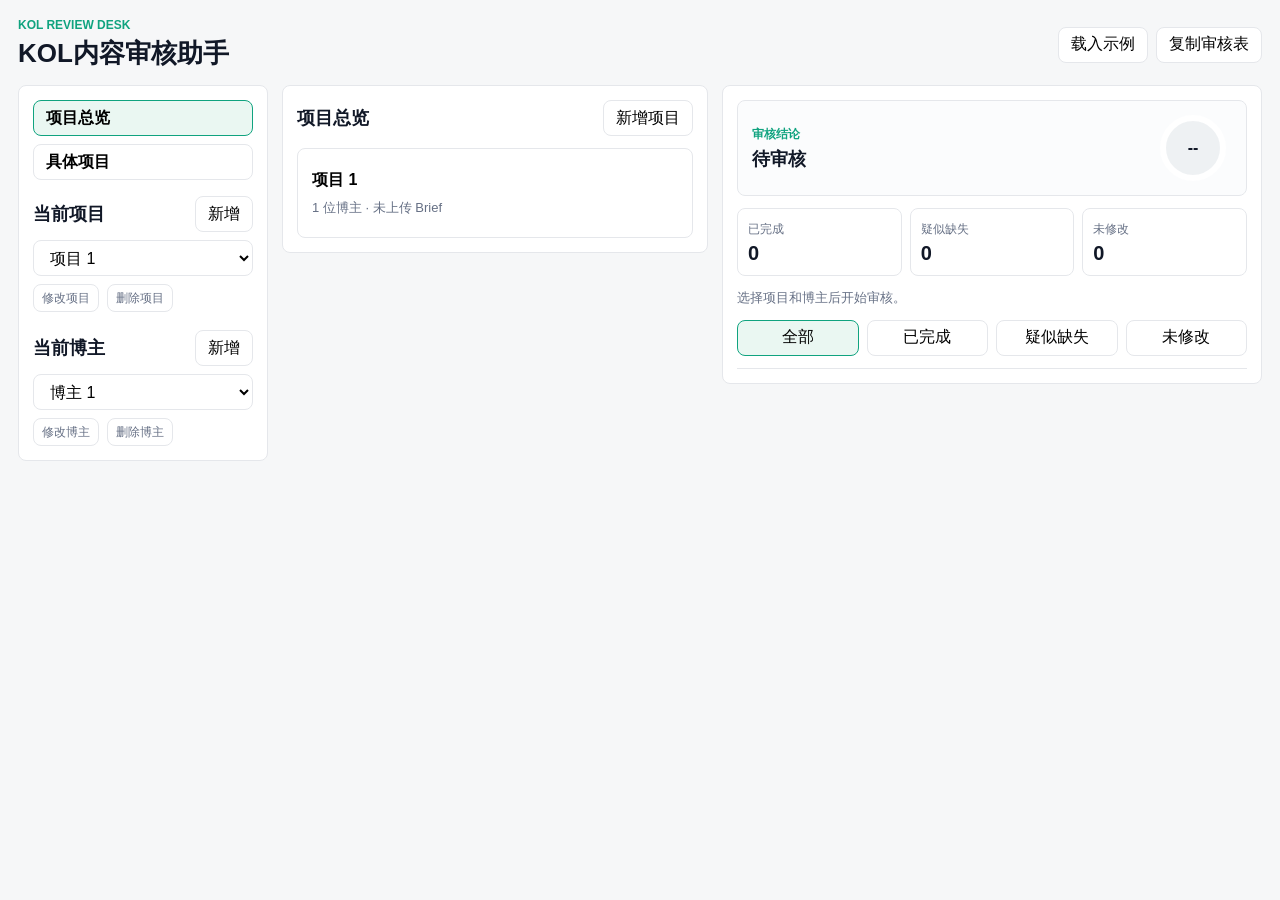
==== outputs/index.html @ e06bef6e "Refine project navigation and audit logic" ====
<!doctype html>
<html lang="zh-CN">
<head>
  <meta charset="utf-8">
  <meta name="viewport" content="width=device-width, initial-scale=1">
  <title>KOL内容审核助手</title>
  <link rel="stylesheet" href="./styles.css">
</head>
<body>
  <main class="app">
    <header class="topbar">
      <div>
        <p class="kicker">KOL REVIEW DESK</p>
        <h1>KOL内容审核助手</h1>
      </div>
      <div class="top-actions">
        <button id="sampleBtn" type="button">载入示例</button>
        <button id="exportBtn" type="button">复制审核表</button>
      </div>
    </header>

    <section class="shell">
      <aside class="sidebar">
        <nav class="side-nav">
          <button class="side-tab active" data-view="overview" type="button">项目总览</button>
          <button class="side-tab" data-view="project" type="button">具体项目</button>
        </nav>

        <div class="side-block">
          <div class="side-head">
            <h2>当前项目</h2>
            <button id="addProjectBtn" type="button">新增</button>
          </div>
          <select id="projectSelect"></select>
          <div class="mini-actions">
            <button id="renameProjectBtn" type="button">修改项目</button>
            <button id="deleteProjectBtn" type="button">删除项目</button>
          </div>
        </div>

        <div class="side-block">
          <div class="side-head">
            <h2>当前博主</h2>
            <button id="addCreatorBtn" type="button">新增</button>
          </div>
          <select id="creatorSelect"></select>
          <div class="mini-actions">
            <button id="renameCreatorBtn" type="button">修改博主</button>
            <button id="deleteCreatorBtn" type="button">删除博主</button>
          </div>
        </div>
      </aside>

      <section class="workspace">
        <section id="overviewView" class="overview-view"></section>

        <section id="projectView" class="project-view hidden">
          <nav class="section-tabs" aria-label="工作区">
            <button class="section-tab active" data-section="brief" type="button">Brief</button>
            <button class="section-tab" data-section="script" type="button">Script</button>
            <button class="section-tab" data-section="draft" type="button">Draft</button>
            <button class="section-tab" data-section="post" type="button">Post</button>
          </nav>

          <section id="briefSection" class="section-card"></section>
          <section id="scriptSection" class="section-card hidden"></section>
          <section id="draftSection" class="section-card hidden"></section>
          <section id="postSection" class="section-card hidden"></section>

          <div class="audit-actions">
            <button id="auditBtn" class="primary" type="button">开始审核</button>
            <button id="clearCreatorBtn" type="button">清空当前博主</button>
          </div>
        </section>
      </section>

      <aside class="results">
        <div class="result-top">
          <div>
            <p class="kicker">审核结论</p>
            <h2 id="verdict">待审核</h2>
          </div>
          <div class="score-ring" id="scoreRing">--</div>
        </div>

        <div class="summary-grid">
          <div><span>已完成</span><strong id="doneCount">0</strong></div>
          <div><span>疑似缺失</span><strong id="maybeCount">0</strong></div>
          <div><span>未修改</span><strong id="missingCount">0</strong></div>
        </div>
        <p id="summary" class="summary">选择项目和博主后开始审核。</p>

        <div class="result-controls">
          <button class="filter-btn active" data-filter="all" type="button">全部</button>
          <button class="filter-btn" data-filter="done" type="button">已完成</button>
          <button class="filter-btn" data-filter="maybe" type="button">疑似缺失</button>
          <button class="filter-btn" data-filter="missing" type="button">未修改</button>
        </div>

        <div id="auditTable" class="audit-table"></div>
      </aside>
    </section>
  </main>
  <script src="./app.js"></script>
</body>
</html>
---- outputs/styles.css ----
:root {
  --bg: #f6f7f8;
  --panel: #ffffff;
  --ink: #111827;
  --muted: #667085;
  --line: #e5e7eb;
  --accent: #10a37f;
  --soft: #eaf7f2;
  --warn: #b7791f;
  --danger: #b42318;
}

* { box-sizing: border-box; }
body {
  margin: 0;
  min-height: 100vh;
  font-family: "Microsoft YaHei", "PingFang SC", Arial, sans-serif;
  background: var(--bg);
  color: var(--ink);
}
button, textarea, input, select { font: inherit; }
button, select {
  min-height: 36px;
  border: 1px solid var(--line);
  border-radius: 8px;
  padding: 0 12px;
  background: #fff;
}
button { cursor: pointer; }
button:hover { border-color: #b8c1cc; }
.primary {
  background: var(--accent);
  color: #fff;
  border-color: var(--accent);
  font-weight: 700;
}
.app { max-width: 1520px; margin: 0 auto; padding: 18px; }
.topbar {
  display: flex;
  justify-content: space-between;
  align-items: center;
  gap: 12px;
  margin-bottom: 14px;
}
.top-actions, .mini-actions, .audit-actions, .post-tools, .draft-upload { display: flex; gap: 8px; flex-wrap: wrap; align-items: center; }
.kicker { margin: 0 0 4px; color: var(--accent); font-size: 12px; font-weight: 800; }
h1, h2, h3, p { margin: 0; }
h1 { font-size: 26px; }
h2 { font-size: 18px; }
.shell {
  display: grid;
  grid-template-columns: 250px minmax(0, 1fr) 540px;
  gap: 14px;
  align-items: start;
}
.sidebar, .workspace, .results, .section-card, .round-card {
  background: var(--panel);
  border: 1px solid var(--line);
  border-radius: 8px;
}
.sidebar, .workspace, .results, .section-card, .round-card { padding: 14px; }
.side-nav { display: grid; gap: 8px; margin-bottom: 16px; }
.side-tab { width: 100%; text-align: left; font-weight: 800; }
.side-tab.active, .section-tab.active, .filter-btn.active {
  background: var(--soft);
  border-color: var(--accent);
}
.side-block + .side-block { margin-top: 18px; }
.side-head, .section-head, .round-title, .overview-head {
  display: flex;
  justify-content: space-between;
  align-items: center;
  gap: 12px;
}
.side-head { margin-bottom: 8px; }
select { width: 100%; margin-bottom: 8px; }
.mini-actions button, .ghost {
  min-height: 28px;
  padding: 0 8px;
  color: var(--muted);
  font-size: 12px;
}
.overview-head { margin-bottom: 12px; }
.project-grid {
  display: grid;
  grid-template-columns: repeat(auto-fill, minmax(220px, 1fr));
  gap: 12px;
}
.project-card {
  min-height: 90px;
  text-align: left;
  padding: 14px;
}
.project-card strong, .project-card span { display: block; }
.project-card span { color: var(--muted); margin-top: 8px; font-size: 13px; }
.section-tabs {
  display: grid;
  grid-template-columns: repeat(4, 1fr);
  gap: 8px;
  margin-bottom: 12px;
}
.section-tab { min-height: 50px; font-weight: 800; }
.hidden { display: none !important; }
.section-card { margin-bottom: 12px; }
.rounds { display: flex; flex-direction: column; gap: 12px; }
.round-title { margin-bottom: 12px; }
textarea, input[type="url"] {
  width: 100%;
  border: 1px solid var(--line);
  border-radius: 8px;
  padding: 11px;
  outline: none;
  line-height: 1.55;
}
textarea { min-height: 122px; resize: vertical; }
textarea:focus, input:focus, select:focus {
  border-color: var(--accent);
  box-shadow: 0 0 0 3px rgba(16, 163, 127, 0.12);
}
label span { display: block; margin: 10px 0 6px; font-size: 13px; font-weight: 800; }
.script-layout {
  display: grid;
  grid-template-columns: minmax(0, 1fr) 230px;
  gap: 12px;
  align-items: stretch;
}
.script-main textarea { min-height: 178px; }
.upload-panel {
  border: 1px dashed #cbd5df;
  border-radius: 8px;
  padding: 12px;
  background: #fbfcfd;
  display: flex;
  flex-direction: column;
  justify-content: center;
}
.file-button {
  min-height: 38px;
  display: inline-grid;
  place-items: center;
  border: 1px solid var(--line);
  border-radius: 8px;
  padding: 0 12px;
  background: #fff;
  cursor: pointer;
}
.file-button.wide { width: 100%; }
.file-button input { display: none; }
.file-status, small, .summary { color: var(--muted); line-height: 1.5; font-size: 13px; }
.audit-actions {
  justify-content: flex-end;
  position: sticky;
  bottom: 12px;
  padding: 10px;
  border: 1px solid var(--line);
  border-radius: 8px;
  background: rgba(246, 247, 248, 0.92);
}
.results {
  position: sticky;
  top: 18px;
  max-height: calc(100vh - 36px);
  overflow: auto;
}
.result-top {
  display: grid;
  grid-template-columns: minmax(0, 1fr) 72px;
  gap: 12px;
  align-items: center;
  padding: 14px;
  background: #fbfcfd;
  border: 1px solid var(--line);
  border-radius: 8px;
}
.score-ring {
  width: 66px;
  height: 66px;
  border-radius: 50%;
  display: grid;
  place-items: center;
  background: conic-gradient(var(--accent) 0deg, #eef1f3 0deg);
  border: 6px solid #fff;
  font-weight: 800;
}
.summary-grid {
  display: grid;
  grid-template-columns: repeat(3, 1fr);
  gap: 8px;
  margin: 12px 0;
}
.summary-grid div {
  border: 1px solid var(--line);
  border-radius: 8px;
  padding: 10px;
  background: #fff;
}
.summary-grid span { color: var(--muted); font-size: 12px; }
.summary-grid strong { display: block; margin-top: 4px; font-size: 20px; }
.summary { margin-bottom: 12px; }
.result-controls {
  display: grid;
  grid-template-columns: repeat(4, 1fr);
  gap: 8px;
  margin-bottom: 12px;
}
.audit-table { border-top: 1px solid var(--line); }
.table-head, .table-row {
  display: grid;
  grid-template-columns: 1.15fr 132px 1.45fr;
  gap: 14px;
  padding: 12px 0;
  border-bottom: 1px solid var(--line);
}
.table-head { font-weight: 800; }
.requirement strong { display: block; line-height: 1.55; }
.requirement small { display: block; margin-top: 5px; }
.status { display: inline-flex; align-items: center; gap: 5px; white-space: nowrap; font-size: 13px; }
.status.done { color: var(--accent); }
.status.maybe { color: var(--warn); }
.status.missing { color: var(--danger); }
.comment { line-height: 1.65; }
.empty { padding: 18px 0; color: var(--muted); }
@media (max-width: 1180px) {
  .shell { grid-template-columns: 240px minmax(0, 1fr); }
  .results { position: static; max-height: none; grid-column: 1 / -1; }
}
@media (max-width: 780px) {
  .app { padding: 10px; }
  .shell, .section-tabs, .script-layout, .table-head, .table-row { grid-template-columns: 1fr; }
  .topbar, .side-head, .section-head, .round-title, .overview-head { align-items: flex-start; flex-direction: column; }
}
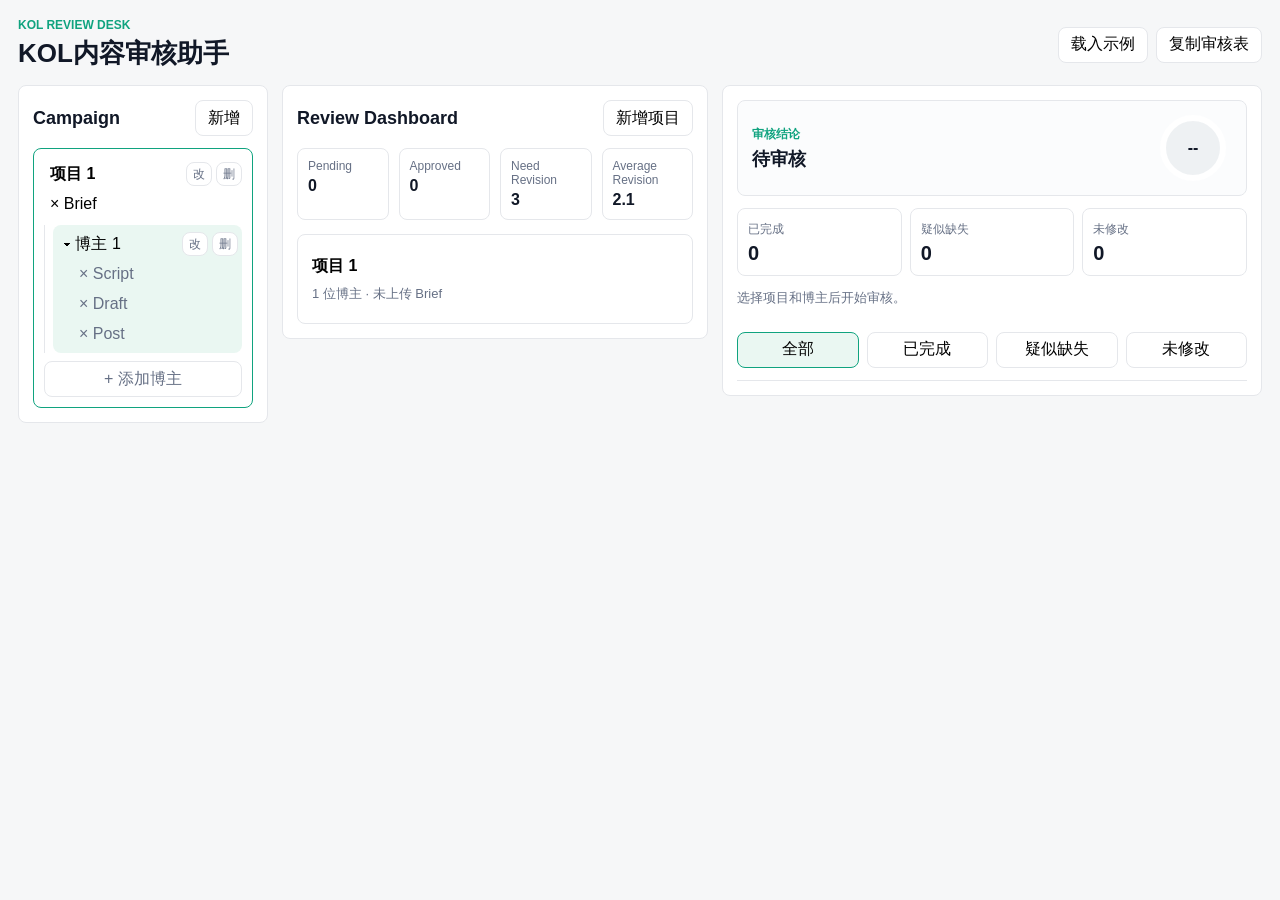
==== commit 50a7aded: "Upgrade campaign review workspace" ====
--- a/outputs/index.html
+++ b/outputs/index.html
@@ -21,45 +21,24 @@
 
     <section class="shell">
       <aside class="sidebar">
-        <nav class="side-nav">
-          <button class="side-tab active" data-view="overview" type="button">项目总览</button>
-          <button class="side-tab" data-view="project" type="button">具体项目</button>
-        </nav>
-
-        <div class="side-block">
-          <div class="side-head">
-            <h2>当前项目</h2>
-            <button id="addProjectBtn" type="button">新增</button>
-          </div>
-          <select id="projectSelect"></select>
-          <div class="mini-actions">
-            <button id="renameProjectBtn" type="button">修改项目</button>
-            <button id="deleteProjectBtn" type="button">删除项目</button>
-          </div>
+        <div class="side-head">
+          <h2>Campaign</h2>
+          <button id="addProjectBtn" type="button">新增</button>
         </div>
-
-        <div class="side-block">
-          <div class="side-head">
-            <h2>当前博主</h2>
-            <button id="addCreatorBtn" type="button">新增</button>
-          </div>
-          <select id="creatorSelect"></select>
-          <div class="mini-actions">
-            <button id="renameCreatorBtn" type="button">修改博主</button>
-            <button id="deleteCreatorBtn" type="button">删除博主</button>
-          </div>
-        </div>
+        <nav id="campaignTree" class="campaign-tree" aria-label="Campaign navigation"></nav>
       </aside>
 
       <section class="workspace">
         <section id="overviewView" class="overview-view"></section>
 
         <section id="projectView" class="project-view hidden">
-          <nav class="section-tabs" aria-label="工作区">
-            <button class="section-tab active" data-section="brief" type="button">Brief</button>
-            <button class="section-tab" data-section="script" type="button">Script</button>
-            <button class="section-tab" data-section="draft" type="button">Draft</button>
-            <button class="section-tab" data-section="post" type="button">Post</button>
+          <section id="progressPanel" class="progress-panel"></section>
+
+          <nav class="workflow-stepper" aria-label="工作区">
+            <button class="section-tab active" data-section="brief" type="button"><span>STEP 1</span>Brief</button>
+            <button class="section-tab" data-section="script" type="button"><span>STEP 2</span>Script</button>
+            <button class="section-tab" data-section="draft" type="button"><span>STEP 3</span>Draft</button>
+            <button class="section-tab" data-section="post" type="button"><span>STEP 4</span>Post</button>
           </nav>
 
           <section id="briefSection" class="section-card"></section>
@@ -90,6 +69,8 @@
         </div>
         <p id="summary" class="summary">选择项目和博主后开始审核。</p>
 
+        <div id="reviewChecklist" class="review-checklist"></div>
+
         <div class="result-controls">
           <button class="filter-btn active" data-filter="all" type="button">全部</button>
           <button class="filter-btn" data-filter="done" type="button">已完成</button>
--- a/outputs/styles.css
+++ b/outputs/styles.css
@@ -65,7 +65,6 @@
   background: var(--soft);
   border-color: var(--accent);
 }
-.side-block + .side-block { margin-top: 18px; }
 .side-head, .section-head, .round-title, .overview-head {
   display: flex;
   justify-content: space-between;
@@ -93,13 +92,22 @@
 }
 .project-card strong, .project-card span { display: block; }
 .project-card span { color: var(--muted); margin-top: 8px; font-size: 13px; }
-.section-tabs {
+.workflow-stepper {
   display: grid;
   grid-template-columns: repeat(4, 1fr);
   gap: 8px;
   margin-bottom: 12px;
 }
-.section-tab { min-height: 50px; font-weight: 800; }
+.section-tab { min-height: 58px; font-weight: 800; position: relative; }
+.section-tab span { display: block; color: var(--muted); font-size: 11px; margin-bottom: 3px; }
+.section-tab:not(:last-child)::after {
+  content: "";
+  position: absolute;
+  top: 50%;
+  right: -8px;
+  width: 8px;
+  border-top: 2px solid var(--line);
+}
 .hidden { display: none !important; }
 .section-card { margin-bottom: 12px; }
 .rounds { display: flex; flex-direction: column; gap: 12px; }
@@ -219,13 +227,144 @@
 .status.maybe { color: var(--warn); }
 .status.missing { color: var(--danger); }
 .comment { line-height: 1.65; }
+.comment small { display: block; margin-top: 6px; }
 .empty { padding: 18px 0; color: var(--muted); }
+
+.campaign-tree { display: flex; flex-direction: column; gap: 12px; margin-top: 12px; }
+.tree-project {
+  border: 1px solid var(--line);
+  border-radius: 8px;
+  padding: 10px;
+  background: #fff;
+}
+.tree-project.active { border-color: var(--accent); }
+.tree-project-head, .tree-creator-head {
+  display: grid;
+  grid-template-columns: minmax(0, 1fr) auto;
+  gap: 6px;
+  align-items: center;
+}
+.tree-project-btn, .tree-creator-btn, .tree-brief, .tree-stage {
+  width: 100%;
+  min-height: 30px;
+  border: 0;
+  padding: 4px 6px;
+  text-align: left;
+  background: transparent;
+}
+.tree-project-btn { font-weight: 800; }
+.tree-actions { display: flex; gap: 4px; }
+.tree-actions button {
+  min-height: 24px;
+  padding: 0 6px;
+  font-size: 12px;
+  color: var(--muted);
+}
+.tree-creators { margin-top: 6px; padding-left: 8px; border-left: 1px solid var(--line); }
+.tree-creator { margin-top: 6px; border-radius: 8px; padding: 4px; }
+.tree-creator.active { background: var(--soft); }
+.tree-stage { padding-left: 22px; color: var(--muted); }
+.tree-add-creator { width: 100%; margin-top: 8px; color: var(--muted); }
+
+.dashboard-grid {
+  display: grid;
+  grid-template-columns: repeat(4, 1fr);
+  gap: 10px;
+  margin-bottom: 14px;
+}
+.dashboard-grid div, .metric-grid div, .metadata-grid div, .checklist-section {
+  border: 1px solid var(--line);
+  border-radius: 8px;
+  padding: 10px;
+  background: #fff;
+}
+.dashboard-grid span, .metric-grid span, .metadata-grid span {
+  display: block;
+  color: var(--muted);
+  font-size: 12px;
+}
+.dashboard-grid strong, .metric-grid strong, .metadata-grid strong {
+  display: block;
+  margin-top: 4px;
+  overflow-wrap: anywhere;
+}
+
+.progress-panel {
+  border: 1px solid var(--line);
+  border-radius: 8px;
+  padding: 14px;
+  margin-bottom: 12px;
+  background: #fbfcfd;
+}
+.progress-title {
+  display: flex;
+  justify-content: space-between;
+  align-items: center;
+  gap: 12px;
+  margin-bottom: 10px;
+}
+.progress-title p { color: var(--muted); margin-top: 3px; }
+.progress-list { display: grid; gap: 8px; }
+.progress-row {
+  display: grid;
+  grid-template-columns: minmax(0, 1fr) repeat(3, 92px);
+  gap: 8px;
+  align-items: center;
+  border-top: 1px solid var(--line);
+  padding-top: 8px;
+}
+.progress-row span, .progress-title > span {
+  border-radius: 999px;
+  padding: 3px 8px;
+  font-size: 12px;
+  text-align: center;
+  background: #fff;
+  border: 1px solid var(--line);
+}
+.done { color: var(--accent); }
+.maybe { color: var(--warn); }
+.missing { color: var(--danger); }
+
+.metric-grid, .metadata-grid {
+  display: grid;
+  grid-template-columns: 1fr 1fr;
+  gap: 8px;
+  margin-bottom: 12px;
+}
+.review-sections {
+  display: grid;
+  grid-template-columns: repeat(4, 1fr);
+  gap: 8px;
+  margin: 12px 0 4px;
+}
+.review-sections span {
+  border: 1px solid var(--line);
+  border-radius: 8px;
+  padding: 8px;
+  color: var(--muted);
+  font-size: 12px;
+  text-align: center;
+}
+
+.review-checklist {
+  display: grid;
+  grid-template-columns: 1fr 1fr;
+  gap: 8px;
+  margin-bottom: 12px;
+}
+.checklist-section h3 { margin: 0 0 6px; font-size: 13px; }
+.checklist-section p { color: var(--muted); line-height: 1.5; font-size: 13px; }
+.overall-line { display: flex; justify-content: space-between; align-items: baseline; }
+.overall-line strong { font-size: 28px; }
+.overall-line span { color: var(--muted); font-size: 12px; font-weight: 800; }
+.diff-box { grid-column: 1 / -1; }
+
 @media (max-width: 1180px) {
   .shell { grid-template-columns: 240px minmax(0, 1fr); }
   .results { position: static; max-height: none; grid-column: 1 / -1; }
 }
 @media (max-width: 780px) {
   .app { padding: 10px; }
-  .shell, .section-tabs, .script-layout, .table-head, .table-row { grid-template-columns: 1fr; }
+  .shell, .workflow-stepper, .script-layout, .table-head, .table-row, .progress-row, .review-checklist, .review-sections { grid-template-columns: 1fr; }
   .topbar, .side-head, .section-head, .round-title, .overview-head { align-items: flex-start; flex-direction: column; }
 }
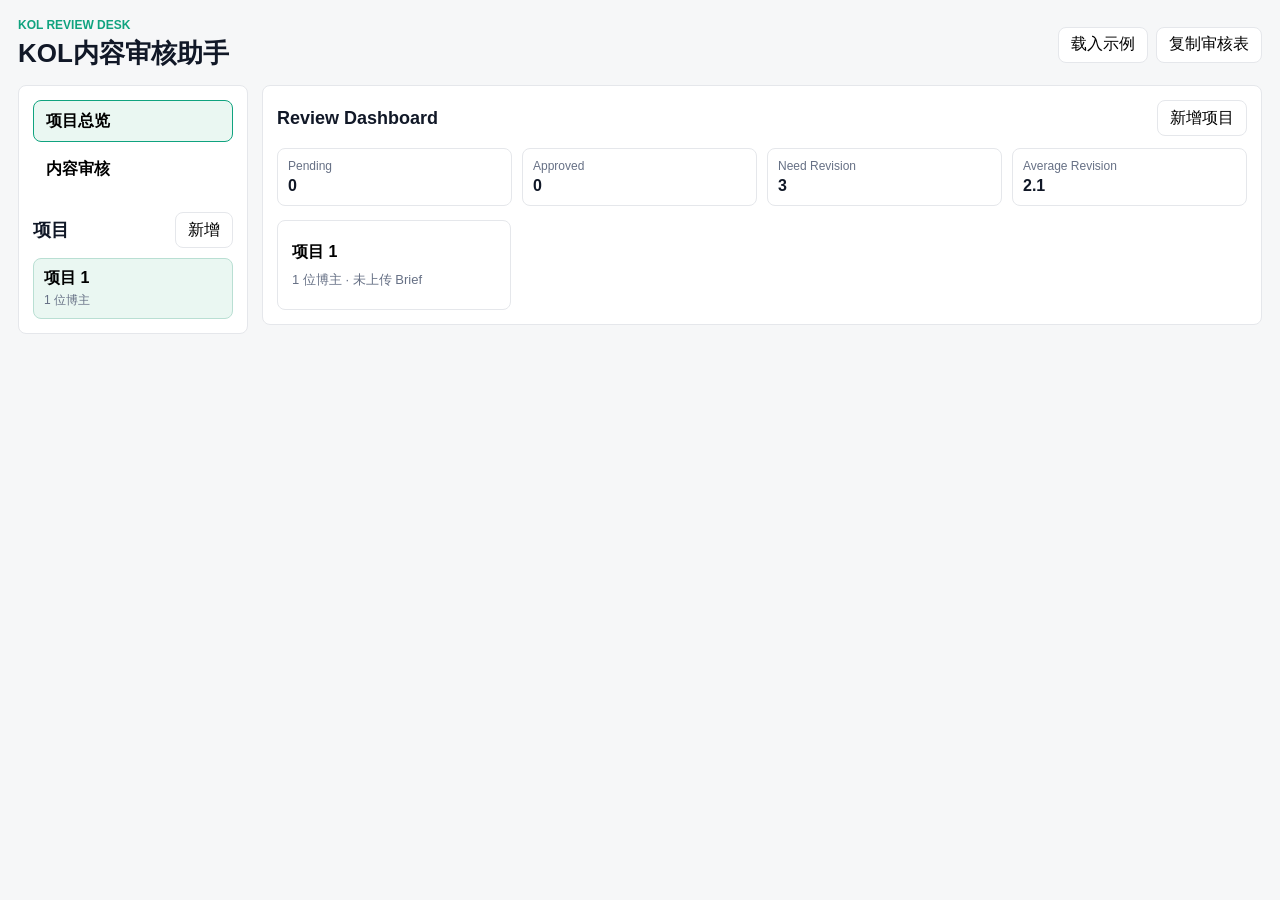
==== commit c05ee469: "Refine review navigation and revision checks" ====
--- a/outputs/index.html
+++ b/outputs/index.html
@@ -21,10 +21,11 @@
 
     <section class="shell">
       <aside class="sidebar">
-        <div class="side-head">
-          <h2>Campaign</h2>
-          <button id="addProjectBtn" type="button">新增</button>
-        </div>
+        <nav class="side-nav" aria-label="主导航">
+          <button class="side-tab active" data-view="overview" type="button">项目总览</button>
+          <button class="side-tab" data-view="project" type="button">内容审核</button>
+        </nav>
+        <div class="side-head"><h2>项目</h2><button id="addProjectBtn" type="button">新增</button></div>
         <nav id="campaignTree" class="campaign-tree" aria-label="Campaign navigation"></nav>
       </aside>
 
@@ -33,53 +34,47 @@
 
         <section id="projectView" class="project-view hidden">
           <section id="progressPanel" class="progress-panel"></section>
+          <div class="review-workspace">
+            <div class="review-inputs">
+              <nav class="workflow-stepper" aria-label="工作区">
+                <button class="section-tab active" data-section="brief" type="button">Brief</button>
+                <button class="section-tab" data-section="script" type="button">Script</button>
+                <button class="section-tab" data-section="draft" type="button">Draft</button>
+                <button class="section-tab" data-section="post" type="button">Post</button>
+              </nav>
+              <section id="briefSection" class="section-card"></section>
+              <section id="scriptSection" class="section-card hidden"></section>
+              <section id="draftSection" class="section-card hidden"></section>
+              <section id="postSection" class="section-card hidden"></section>
+              <div class="audit-actions">
+                <button id="auditBtn" class="primary" type="button">审核本阶段</button>
+                <button id="clearCreatorBtn" type="button">清空当前博主</button>
+              </div>
+            </div>
 
-          <nav class="workflow-stepper" aria-label="工作区">
-            <button class="section-tab active" data-section="brief" type="button"><span>STEP 1</span>Brief</button>
-            <button class="section-tab" data-section="script" type="button"><span>STEP 2</span>Script</button>
-            <button class="section-tab" data-section="draft" type="button"><span>STEP 3</span>Draft</button>
-            <button class="section-tab" data-section="post" type="button"><span>STEP 4</span>Post</button>
-          </nav>
-
-          <section id="briefSection" class="section-card"></section>
-          <section id="scriptSection" class="section-card hidden"></section>
-          <section id="draftSection" class="section-card hidden"></section>
-          <section id="postSection" class="section-card hidden"></section>
-
-          <div class="audit-actions">
-            <button id="auditBtn" class="primary" type="button">开始审核</button>
-            <button id="clearCreatorBtn" type="button">清空当前博主</button>
+            <aside class="results">
+              <div class="result-top">
+                <div><p class="kicker">修改落实情况</p><h2 id="verdict">待审核</h2></div>
+                <div class="score-ring" id="scoreRing">--</div>
+              </div>
+              <div class="summary-grid">
+                <div><span>已落实</span><strong id="doneCount">0</strong></div>
+                <div><span>待确认</span><strong id="maybeCount">0</strong></div>
+                <div><span>未落实</span><strong id="missingCount">0</strong></div>
+              </div>
+              <p id="summary" class="summary">选择博主与阶段后开始审核。</p>
+              <div id="reviewChecklist" class="review-checklist"></div>
+              <div class="result-controls">
+                <button class="filter-btn active" data-filter="all" type="button">全部</button>
+                <button class="filter-btn" data-filter="done" type="button">已落实</button>
+                <button class="filter-btn" data-filter="maybe" type="button">待确认</button>
+                <button class="filter-btn" data-filter="missing" type="button">未落实</button>
+              </div>
+              <div id="auditTable" class="audit-table"></div>
+            </aside>
           </div>
         </section>
       </section>
-
-      <aside class="results">
-        <div class="result-top">
-          <div>
-            <p class="kicker">审核结论</p>
-            <h2 id="verdict">待审核</h2>
-          </div>
-          <div class="score-ring" id="scoreRing">--</div>
-        </div>
-
-        <div class="summary-grid">
-          <div><span>已完成</span><strong id="doneCount">0</strong></div>
-          <div><span>疑似缺失</span><strong id="maybeCount">0</strong></div>
-          <div><span>未修改</span><strong id="missingCount">0</strong></div>
-        </div>
-        <p id="summary" class="summary">选择项目和博主后开始审核。</p>
-
-        <div id="reviewChecklist" class="review-checklist"></div>
-
-        <div class="result-controls">
-          <button class="filter-btn active" data-filter="all" type="button">全部</button>
-          <button class="filter-btn" data-filter="done" type="button">已完成</button>
-          <button class="filter-btn" data-filter="maybe" type="button">疑似缺失</button>
-          <button class="filter-btn" data-filter="missing" type="button">未修改</button>
-        </div>
-
-        <div id="auditTable" class="audit-table"></div>
-      </aside>
     </section>
   </main>
   <script src="./app.js"></script>
--- a/outputs/styles.css
+++ b/outputs/styles.css
@@ -34,7 +34,7 @@
   border-color: var(--accent);
   font-weight: 700;
 }
-.app { max-width: 1520px; margin: 0 auto; padding: 18px; }
+.app { max-width: 1600px; margin: 0 auto; padding: 18px; }
 .topbar {
   display: flex;
   justify-content: space-between;
@@ -49,7 +49,7 @@
 h2 { font-size: 18px; }
 .shell {
   display: grid;
-  grid-template-columns: 250px minmax(0, 1fr) 540px;
+  grid-template-columns: 230px minmax(0, 1fr);
   gap: 14px;
   align-items: start;
 }
@@ -59,8 +59,8 @@
   border-radius: 8px;
 }
 .sidebar, .workspace, .results, .section-card, .round-card { padding: 14px; }
-.side-nav { display: grid; gap: 8px; margin-bottom: 16px; }
-.side-tab { width: 100%; text-align: left; font-weight: 800; }
+.side-nav { display: grid; gap: 6px; margin-bottom: 22px; }
+.side-tab { width: 100%; min-height: 42px; text-align: left; font-weight: 800; border-color: transparent; }
 .side-tab.active, .section-tab.active, .filter-btn.active {
   background: var(--soft);
   border-color: var(--accent);
@@ -70,6 +70,16 @@
   justify-content: space-between;
   align-items: center;
   gap: 12px;
+}
+.section-purpose { margin-top: 5px; color: var(--muted); font-size: 13px; line-height: 1.5; }
+.comparison-strip {
+  margin: -2px 0 12px;
+  padding: 8px 10px;
+  border-left: 3px solid var(--accent);
+  background: var(--soft);
+  color: #236b59;
+  font-size: 13px;
+  font-weight: 700;
 }
 .side-head { margin-bottom: 8px; }
 select { width: 100%; margin-bottom: 8px; }
@@ -96,18 +106,11 @@
   display: grid;
   grid-template-columns: repeat(4, 1fr);
   gap: 8px;
-  margin-bottom: 12px;
-}
-.section-tab { min-height: 58px; font-weight: 800; position: relative; }
-.section-tab span { display: block; color: var(--muted); font-size: 11px; margin-bottom: 3px; }
-.section-tab:not(:last-child)::after {
-  content: "";
-  position: absolute;
-  top: 50%;
-  right: -8px;
-  width: 8px;
-  border-top: 2px solid var(--line);
-}
+  margin-bottom: 14px;
+  border-bottom: 1px solid var(--line);
+}
+.section-tab { min-height: 46px; font-weight: 800; border: 0; border-bottom: 3px solid transparent; border-radius: 0; }
+.section-tab.active { background: transparent; border-color: var(--accent); color: var(--accent); }
 .hidden { display: none !important; }
 .section-card { margin-bottom: 12px; }
 .rounds { display: flex; flex-direction: column; gap: 12px; }
@@ -128,7 +131,7 @@
 label span { display: block; margin: 10px 0 6px; font-size: 13px; font-weight: 800; }
 .script-layout {
   display: grid;
-  grid-template-columns: minmax(0, 1fr) 230px;
+  grid-template-columns: minmax(0, 1fr) 210px;
   gap: 12px;
   align-items: stretch;
 }
@@ -141,7 +144,9 @@
   display: flex;
   flex-direction: column;
   justify-content: center;
-}
+  gap: 10px;
+}
+.upload-copy { color: var(--muted); font-size: 13px; line-height: 1.55; }
 .file-button {
   min-height: 38px;
   display: inline-grid;
@@ -169,7 +174,15 @@
   top: 18px;
   max-height: calc(100vh - 36px);
   overflow: auto;
-}
+  min-width: 0;
+}
+.review-workspace {
+  display: grid;
+  grid-template-columns: minmax(480px, 1.08fr) minmax(420px, .92fr);
+  gap: 14px;
+  align-items: start;
+}
+.review-inputs { min-width: 0; }
 .result-top {
   display: grid;
   grid-template-columns: minmax(0, 1fr) 72px;
@@ -230,14 +243,7 @@
 .comment small { display: block; margin-top: 6px; }
 .empty { padding: 18px 0; color: var(--muted); }
 
-.campaign-tree { display: flex; flex-direction: column; gap: 12px; margin-top: 12px; }
-.tree-project {
-  border: 1px solid var(--line);
-  border-radius: 8px;
-  padding: 10px;
-  background: #fff;
-}
-.tree-project.active { border-color: var(--accent); }
+.campaign-tree { display: flex; flex-direction: column; gap: 6px; margin-top: 10px; }
 .tree-project-head, .tree-creator-head {
   display: grid;
   grid-template-columns: minmax(0, 1fr) auto;
@@ -252,7 +258,10 @@
   text-align: left;
   background: transparent;
 }
-.tree-project-btn { font-weight: 800; }
+.tree-project-btn { min-height: 52px; padding: 9px 10px; border: 1px solid transparent; border-radius: 8px; }
+.tree-project-btn strong, .tree-project-btn span { display: block; }
+.tree-project-btn span { margin-top: 3px; color: var(--muted); font-size: 12px; font-weight: 400; }
+.tree-project-btn.active { background: var(--soft); border-color: #b9dfd3; }
 .tree-actions { display: flex; gap: 4px; }
 .tree-actions button {
   min-height: 24px;
@@ -313,6 +322,16 @@
   border-top: 1px solid var(--line);
   padding-top: 8px;
 }
+.progress-row.creator-switch {
+  width: 100%;
+  min-height: 48px;
+  text-align: left;
+  background: transparent;
+  border: 0;
+  border-top: 1px solid var(--line);
+  border-radius: 0;
+}
+.progress-row.creator-switch.active { background: var(--soft); }
 .progress-row span, .progress-title > span {
   border-radius: 999px;
   padding: 3px 8px;
@@ -325,7 +344,7 @@
 .maybe { color: var(--warn); }
 .missing { color: var(--danger); }
 
-.metric-grid, .metadata-grid {
+.metadata-grid {
   display: grid;
   grid-template-columns: 1fr 1fr;
   gap: 8px;
@@ -360,11 +379,13 @@
 .diff-box { grid-column: 1 / -1; }
 
 @media (max-width: 1180px) {
-  .shell { grid-template-columns: 240px minmax(0, 1fr); }
-  .results { position: static; max-height: none; grid-column: 1 / -1; }
+  .review-workspace { grid-template-columns: 1fr; }
+  .results { position: static; max-height: none; }
 }
 @media (max-width: 780px) {
   .app { padding: 10px; }
-  .shell, .workflow-stepper, .script-layout, .table-head, .table-row, .progress-row, .review-checklist, .review-sections { grid-template-columns: 1fr; }
+  .shell, .script-layout, .table-head, .table-row, .progress-row, .review-checklist, .review-sections { grid-template-columns: 1fr; }
+  .sidebar { position: static; }
+  .workflow-stepper { grid-template-columns: repeat(4, minmax(70px, 1fr)); overflow-x: auto; }
   .topbar, .side-head, .section-head, .round-title, .overview-head { align-items: flex-start; flex-direction: column; }
 }
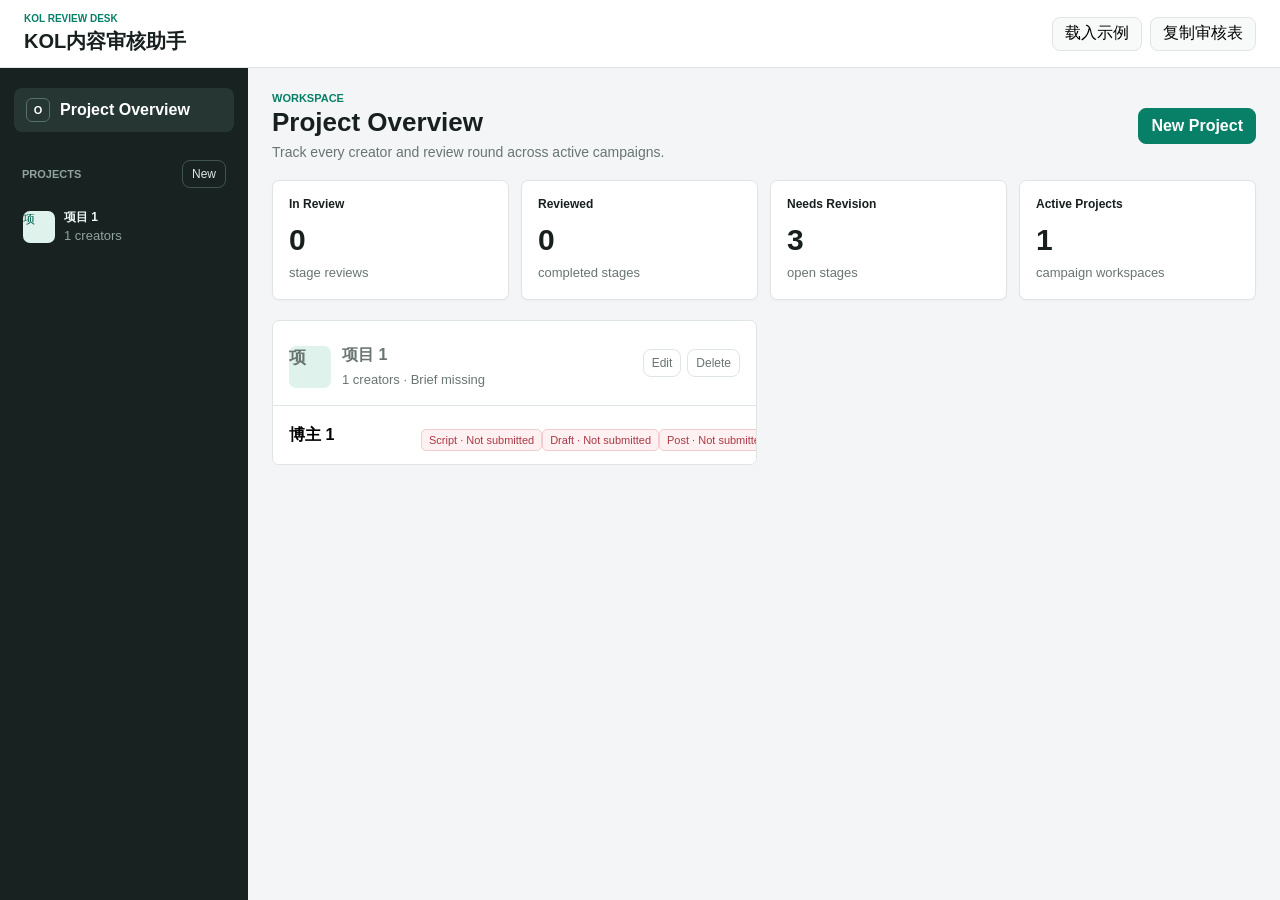
==== commit aaa814de: "Modernize project review workspace" ====
--- a/outputs/index.html
+++ b/outputs/index.html
@@ -4,7 +4,7 @@
   <meta charset="utf-8">
   <meta name="viewport" content="width=device-width, initial-scale=1">
   <title>KOL内容审核助手</title>
-  <link rel="stylesheet" href="./styles.css">
+  <link rel="stylesheet" href="./styles.css?v=modern-workspace">
 </head>
 <body>
   <main class="app">
@@ -22,10 +22,9 @@
     <section class="shell">
       <aside class="sidebar">
         <nav class="side-nav" aria-label="主导航">
-          <button class="side-tab active" data-view="overview" type="button">项目总览</button>
-          <button class="side-tab" data-view="project" type="button">内容审核</button>
+          <button class="side-tab active" data-view="overview" type="button"><span class="nav-mark">O</span>Project Overview</button>
         </nav>
-        <div class="side-head"><h2>项目</h2><button id="addProjectBtn" type="button">新增</button></div>
+        <div class="side-head"><h2>Projects</h2><button id="addProjectBtn" class="compact-action" type="button">New</button></div>
         <nav id="campaignTree" class="campaign-tree" aria-label="Campaign navigation"></nav>
       </aside>
 
@@ -77,6 +76,6 @@
       </section>
     </section>
   </main>
-  <script src="./app.js"></script>
+  <script src="./app.js?v=modern-workspace"></script>
 </body>
 </html>
--- a/outputs/styles.css
+++ b/outputs/styles.css
@@ -389,3 +389,161 @@
   .workflow-stepper { grid-template-columns: repeat(4, minmax(70px, 1fr)); overflow-x: auto; }
   .topbar, .side-head, .section-head, .round-title, .overview-head { align-items: flex-start; flex-direction: column; }
 }
+
+/* Modern operations workspace */
+:root {
+  --bg: #f3f5f7;
+  --panel: #ffffff;
+  --ink: #18201f;
+  --muted: #697572;
+  --line: #dfe5e3;
+  --accent: #087f67;
+  --accent-strong: #05634f;
+  --soft: #e7f4f0;
+  --warn: #a7660c;
+  --danger: #bd3e4a;
+  --sidebar: #182321;
+}
+body { background: var(--bg); }
+button { transition: background-color .16s ease, border-color .16s ease, color .16s ease, box-shadow .16s ease; }
+button:hover { border-color: #9eaaa7; }
+.app { max-width: none; padding: 0; }
+.topbar {
+  min-height: 68px;
+  margin: 0;
+  padding: 0 24px;
+  background: #fff;
+  border-bottom: 1px solid var(--line);
+}
+.topbar h1 { font-size: 20px; letter-spacing: 0; }
+.topbar .kicker { font-size: 10px; letter-spacing: 0; }
+.top-actions button { min-height: 34px; background: #f8faf9; }
+.shell { grid-template-columns: 248px minmax(0, 1fr); gap: 0; min-height: calc(100vh - 68px); }
+.sidebar {
+  min-height: calc(100vh - 68px);
+  padding: 20px 14px;
+  border: 0;
+  border-radius: 0;
+  background: var(--sidebar);
+  color: #eef5f2;
+}
+.workspace { padding: 24px; border: 0; border-radius: 0; background: transparent; min-width: 0; }
+.side-nav { margin-bottom: 28px; }
+.side-tab {
+  display: flex;
+  align-items: center;
+  gap: 10px;
+  min-height: 44px;
+  color: #dbe6e2;
+  background: transparent;
+  border: 0;
+}
+.side-tab.active { color: #fff; background: #263632; border-color: transparent; }
+.nav-mark {
+  width: 24px;
+  height: 24px;
+  display: grid;
+  place-items: center;
+  border: 1px solid #58716a;
+  border-radius: 6px;
+  font-size: 11px;
+}
+.side-head { padding: 0 8px; margin-bottom: 8px; }
+.side-head h2 { color: #91a39d; font-size: 11px; text-transform: uppercase; }
+.compact-action { min-height: 28px; padding: 0 9px; color: #dce8e4; border-color: #40534e; background: transparent; font-size: 12px; }
+.campaign-tree { gap: 7px; }
+.tree-project-item { position: relative; border-radius: 7px; }
+.tree-project-item:hover, .tree-project-item.active { background: #263632; }
+.tree-project-btn { display: grid; grid-template-columns: 32px minmax(0, 1fr); align-items: center; gap: 9px; min-height: 58px; padding: 8px; color: #edf5f2; }
+.tree-project-item.active .tree-project-btn { background: transparent; border-color: transparent; }
+.project-avatar {
+  width: 32px;
+  height: 32px;
+  display: grid;
+  place-items: center;
+  border-radius: 7px;
+  background: #dff2eb;
+  color: var(--accent-strong);
+  font-weight: 800;
+}
+.project-avatar.large { width: 42px; height: 42px; font-size: 17px; }
+.project-nav-copy { min-width: 0; }
+.project-nav-copy strong { overflow: hidden; text-overflow: ellipsis; white-space: nowrap; }
+.project-nav-copy small { margin-top: 3px; color: #91a39d; }
+.tree-project-btn .project-avatar { margin: 0; color: var(--accent-strong); }
+.tree-project-btn .project-nav-copy { margin: 0; color: #edf5f2; }
+.tree-project-btn .project-nav-copy strong { color: #edf5f2; }
+.tree-project-btn .project-nav-copy small { color: #91a39d; }
+.tree-project-item .tree-actions { display: none; position: absolute; z-index: 2; right: 5px; top: 14px; padding: 3px; background: #fff; border: 1px solid var(--line); border-radius: 6px; box-shadow: 0 8px 20px rgba(16,35,31,.14); }
+.tree-project-item:hover .tree-actions { display: flex; }
+.tree-project-item:hover .tree-project-btn { padding-right: 90px; }
+.tree-project-item .tree-actions button { color: var(--ink); }
+.overview-head { margin-bottom: 20px; }
+.overview-head h2 { margin-top: 3px; font-size: 26px; }
+.page-eyebrow { color: var(--accent); font-size: 11px; font-weight: 800; }
+.page-subtitle { margin-top: 6px; color: var(--muted); font-size: 14px; }
+.primary { background: var(--accent); border-color: var(--accent); color: #fff; }
+.primary:hover { background: var(--accent-strong); border-color: var(--accent-strong); }
+.dashboard-grid { gap: 12px; margin-bottom: 20px; }
+.dashboard-grid div { min-height: 112px; padding: 16px; border-radius: 7px; box-shadow: 0 1px 2px rgba(16,35,31,.03); }
+.dashboard-grid span { color: var(--ink); font-weight: 700; }
+.dashboard-grid strong { margin-top: 12px; font-size: 30px; }
+.dashboard-grid small { display: block; margin-top: 6px; color: var(--muted); }
+.project-grid { grid-template-columns: repeat(auto-fill, minmax(430px, 1fr)); gap: 14px; }
+.project-card { min-height: 0; padding: 0; overflow: hidden; border: 1px solid var(--line); border-radius: 7px; background: #fff; }
+.project-card-head { display: flex; align-items: center; justify-content: space-between; gap: 12px; padding: 16px; border-bottom: 1px solid var(--line); }
+.project-card-open { display: flex; align-items: center; gap: 11px; min-width: 0; padding: 0; border: 0; text-align: left; background: transparent; }
+.project-card-open strong, .project-card-open small { display: block; }
+.project-card-open strong { font-size: 16px; }
+.project-card-open small { margin-top: 4px; color: var(--muted); }
+.card-actions, .project-actions, .creator-actions { display: flex; gap: 6px; align-items: center; }
+.project-actions .tree-add-creator { width: auto; margin-top: 0; color: #fff; }
+.card-actions button, .creator-actions button { min-height: 28px; padding: 0 8px; color: var(--muted); font-size: 12px; }
+.creator-progress-list { display: grid; }
+.overview-creator-row { display: grid; grid-template-columns: 120px minmax(0, 1fr); align-items: center; gap: 12px; min-height: 58px; padding: 10px 16px; border: 0; border-bottom: 1px solid #edf0ef; border-radius: 0; text-align: left; }
+.overview-creator-row:last-child { border-bottom: 0; }
+.overview-creator-row:hover { background: #f8fbfa; }
+.progress-tags { display: flex; gap: 6px; flex-wrap: wrap; }
+.progress-tags i { padding: 4px 7px; border-radius: 5px; font-size: 11px; font-style: normal; white-space: nowrap; border: 1px solid var(--line); background: #f7f9f8; color: var(--muted); }
+.progress-tags i.done { background: #e7f5ef; border-color: #c7e7dc; color: #087259; }
+.progress-tags i.maybe { background: #fff5df; border-color: #f0d9a8; color: #94600f; }
+.progress-tags i.missing { background: #fff0f1; border-color: #f0cdd1; color: #a93845; }
+.progress-panel { padding: 0; overflow: hidden; background: #fff; box-shadow: 0 1px 2px rgba(16,35,31,.04); }
+.progress-title { margin: 0; padding: 18px; border-bottom: 1px solid var(--line); }
+.progress-title h2 { margin-top: 3px; font-size: 23px; }
+.progress-title p:last-child { margin-top: 5px; }
+.creator-list-label, .progress-row { display: grid; grid-template-columns: minmax(150px, .7fr) minmax(360px, 1.5fr) 118px; gap: 14px; align-items: center; }
+.creator-list-label { padding: 9px 18px; color: var(--muted); background: #f7f9f8; border-bottom: 1px solid var(--line); font-size: 11px; font-weight: 700; text-transform: uppercase; }
+.progress-list { gap: 0; }
+.progress-row { min-height: 66px; padding: 10px 18px; border: 0; border-bottom: 1px solid #edf0ef; border-radius: 0; }
+.progress-row.active { background: #f0f8f5; box-shadow: inset 3px 0 var(--accent); }
+.progress-row .creator-switch { display: block; min-height: 0; padding: 0; border: 0; text-align: left; background: transparent; }
+.progress-row .creator-switch strong, .progress-row .creator-switch small { display: block; }
+.progress-row .creator-switch small { margin-top: 4px; color: var(--muted); }
+.progress-row > .progress-tags { padding: 0; border: 0; border-radius: 0; background: transparent; text-align: left; }
+.review-workspace { gap: 16px; }
+.section-card, .round-card, .results { border-radius: 7px; box-shadow: 0 1px 2px rgba(16,35,31,.04); }
+.workflow-stepper { padding: 0 8px; background: #fff; border: 1px solid var(--line); border-radius: 7px; }
+.comparison-strip { border-left: 0; border-radius: 5px; }
+.audit-actions { border-radius: 7px; }
+.result-top { border-radius: 6px; background: #f7faf9; }
+
+@media (max-width: 1040px) {
+  .shell { grid-template-columns: 210px minmax(0, 1fr); }
+  .project-grid { grid-template-columns: 1fr; }
+  .creator-list-label, .progress-row { grid-template-columns: minmax(130px, .7fr) minmax(280px, 1.5fr) 112px; }
+}
+@media (max-width: 780px) {
+  .topbar { padding: 10px 14px; }
+  .shell { grid-template-columns: 1fr; }
+  .sidebar { min-height: 0; padding: 12px; }
+  .workspace { padding: 14px; }
+  .campaign-tree { display: grid; grid-template-columns: repeat(auto-fit, minmax(170px, 1fr)); }
+  .tree-project-item .tree-actions { display: flex; position: static; margin: 0 8px 8px; background: transparent; border: 0; box-shadow: none; }
+  .tree-project-item .tree-actions button { color: #dbe6e2; border-color: #40534e; background: transparent; }
+  .dashboard-grid { grid-template-columns: 1fr 1fr; }
+  .project-grid { grid-template-columns: 1fr; }
+  .project-card-head, .progress-title { align-items: flex-start; flex-direction: column; }
+  .overview-creator-row, .creator-list-label, .progress-row { grid-template-columns: 1fr; }
+  .creator-list-label { display: none; }
+}
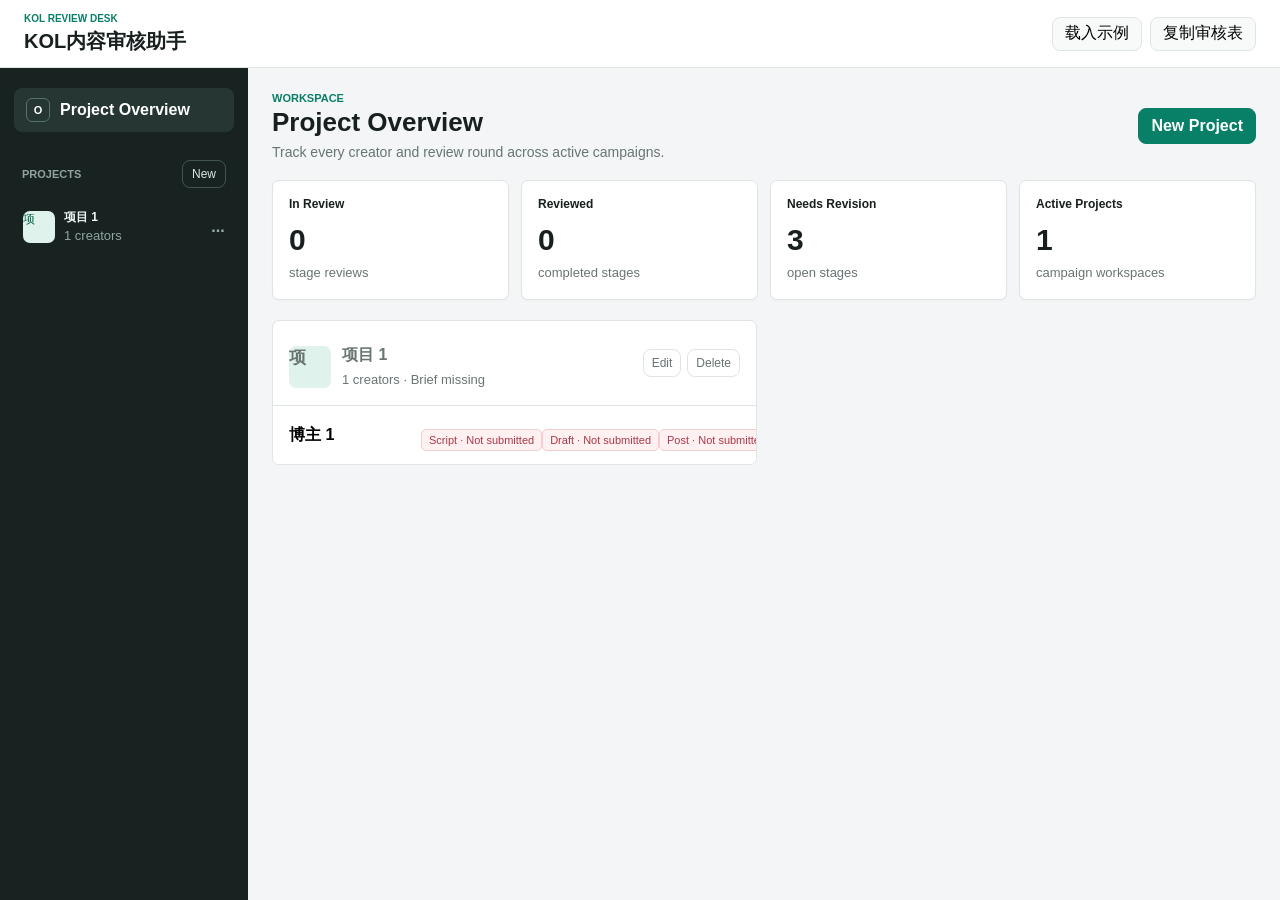
==== commit b7725300: "Polish sidebar project actions" ====
--- a/outputs/index.html
+++ b/outputs/index.html
@@ -4,7 +4,7 @@
   <meta charset="utf-8">
   <meta name="viewport" content="width=device-width, initial-scale=1">
   <title>KOL内容审核助手</title>
-  <link rel="stylesheet" href="./styles.css?v=modern-workspace">
+  <link rel="stylesheet" href="./styles.css?v=project-menu">
 </head>
 <body>
   <main class="app">
@@ -76,6 +76,6 @@
       </section>
     </section>
   </main>
-  <script src="./app.js?v=modern-workspace"></script>
+  <script src="./app.js?v=project-menu"></script>
 </body>
 </html>
--- a/outputs/styles.css
+++ b/outputs/styles.css
@@ -452,7 +452,7 @@
 .side-head h2 { color: #91a39d; font-size: 11px; text-transform: uppercase; }
 .compact-action { min-height: 28px; padding: 0 9px; color: #dce8e4; border-color: #40534e; background: transparent; font-size: 12px; }
 .campaign-tree { gap: 7px; }
-.tree-project-item { position: relative; border-radius: 7px; }
+.tree-project-item { position: relative; display: grid; grid-template-columns: minmax(0, 1fr) 30px; align-items: center; border-radius: 7px; }
 .tree-project-item:hover, .tree-project-item.active { background: #263632; }
 .tree-project-btn { display: grid; grid-template-columns: 32px minmax(0, 1fr); align-items: center; gap: 9px; min-height: 58px; padding: 8px; color: #edf5f2; }
 .tree-project-item.active .tree-project-btn { background: transparent; border-color: transparent; }
@@ -474,10 +474,21 @@
 .tree-project-btn .project-nav-copy { margin: 0; color: #edf5f2; }
 .tree-project-btn .project-nav-copy strong { color: #edf5f2; }
 .tree-project-btn .project-nav-copy small { color: #91a39d; }
-.tree-project-item .tree-actions { display: none; position: absolute; z-index: 2; right: 5px; top: 14px; padding: 3px; background: #fff; border: 1px solid var(--line); border-radius: 6px; box-shadow: 0 8px 20px rgba(16,35,31,.14); }
-.tree-project-item:hover .tree-actions { display: flex; }
-.tree-project-item:hover .tree-project-btn { padding-right: 90px; }
-.tree-project-item .tree-actions button { color: var(--ink); }
+.project-menu-toggle {
+  width: 28px;
+  min-height: 28px;
+  padding: 0;
+  border: 0;
+  border-radius: 6px;
+  color: #9bada7;
+  background: transparent;
+  font-weight: 800;
+}
+.project-menu-toggle:hover { color: #fff; background: #344741; border-color: transparent; }
+.tree-project-item .tree-actions { display: none; position: absolute; z-index: 5; right: 0; top: 50px; min-width: 118px; padding: 5px; background: #fff; border: 1px solid var(--line); border-radius: 7px; box-shadow: 0 10px 28px rgba(10,28,24,.22); }
+.tree-project-item .tree-actions.open { display: grid; gap: 3px; }
+.tree-project-item .tree-actions button { width: 100%; min-height: 32px; justify-content: flex-start; color: var(--ink); text-align: left; border: 0; background: transparent; }
+.tree-project-item .tree-actions button:hover { background: #f1f5f3; }
 .overview-head { margin-bottom: 20px; }
 .overview-head h2 { margin-top: 3px; font-size: 26px; }
 .page-eyebrow { color: var(--accent); font-size: 11px; font-weight: 800; }
@@ -539,8 +550,7 @@
   .sidebar { min-height: 0; padding: 12px; }
   .workspace { padding: 14px; }
   .campaign-tree { display: grid; grid-template-columns: repeat(auto-fit, minmax(170px, 1fr)); }
-  .tree-project-item .tree-actions { display: flex; position: static; margin: 0 8px 8px; background: transparent; border: 0; box-shadow: none; }
-  .tree-project-item .tree-actions button { color: #dbe6e2; border-color: #40534e; background: transparent; }
+  .tree-project-item .tree-actions { top: 48px; right: 2px; }
   .dashboard-grid { grid-template-columns: 1fr 1fr; }
   .project-grid { grid-template-columns: 1fr; }
   .project-card-head, .progress-title { align-items: flex-start; flex-direction: column; }
